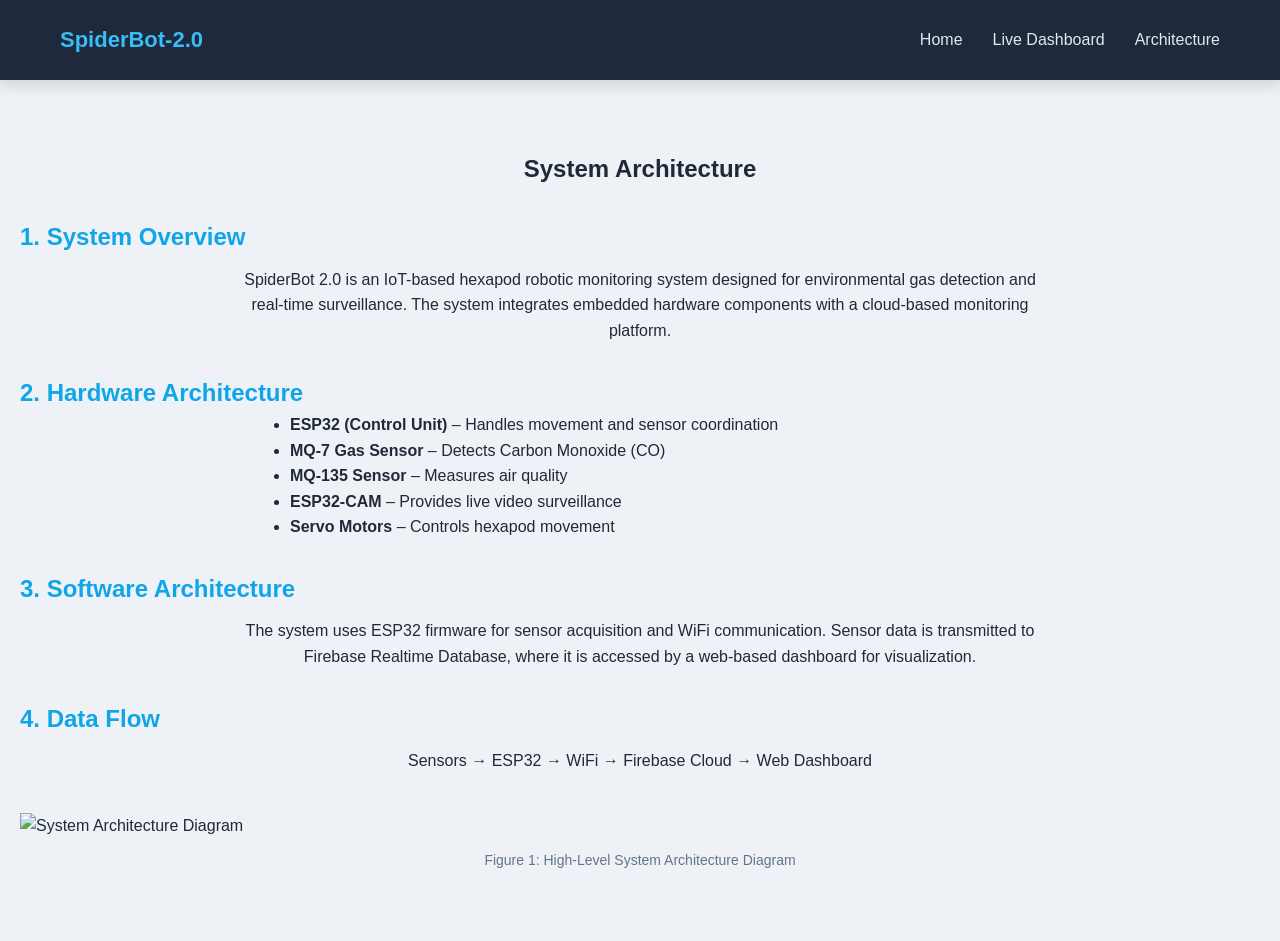
==== architecture.html @ d8d89037 "Add files via upload" ====
<!DOCTYPE html>
<html>
<head>
  <title>System Architecture - SpiderBot 2.0</title>
  <link rel="stylesheet" href="style.css">
</head>

<body>

<nav class="navbar">
  <div class="logo">SpiderBot-2.0</div>
  <ul>
    <li><a href="index.html">Home</a></li>
    <li><a href="dashboard.html">Live Dashboard</a></li>
    <li><a href="architecture.html">Architecture</a></li>
  </ul>
</nav>

<section class="architecture">

  <h1>System Architecture</h1>

  <h2>1. System Overview</h2>
  <p>
    SpiderBot 2.0 is an IoT-based hexapod robotic monitoring system 
    designed for environmental gas detection and real-time surveillance. 
    The system integrates embedded hardware components with a cloud-based 
    monitoring platform.
  </p>

  <h2>2. Hardware Architecture</h2>
  <ul style="text-align:left; max-width:700px; margin:auto;">
    <li><strong>ESP32 (Control Unit)</strong> – Handles movement and sensor coordination</li>
    <li><strong>MQ-7 Gas Sensor</strong> – Detects Carbon Monoxide (CO)</li>
    <li><strong>MQ-135 Sensor</strong> – Measures air quality</li>
    <li><strong>ESP32-CAM</strong> – Provides live video surveillance</li>
    <li><strong>Servo Motors</strong> – Controls hexapod movement</li>
  </ul>

  <h2>3. Software Architecture</h2>
  <p>
    The system uses ESP32 firmware for sensor acquisition and WiFi 
    communication. Sensor data is transmitted to Firebase Realtime Database, 
    where it is accessed by a web-based dashboard for visualization.
  </p>

  <h2>4. Data Flow</h2>
  <p>
    Sensors → ESP32 → WiFi → Firebase Cloud → Web Dashboard
  </p>

  <div style="margin-top:40px;">
    <img src="architecture-diagram.png" alt="System Architecture Diagram">
    <p style="margin-top:10px; font-size:14px; color:#64748b;">
      Figure 1: High-Level System Architecture Diagram
    </p>
  </div>

</section>

</body>
</html>
---- style.css ----
/* ===== RESET ===== */
* {
  margin: 0;
  padding: 0;
  box-sizing: border-box;
}

/* ===== BODY ===== */
body {
  font-family: 'Segoe UI', sans-serif;
  background: #eef2f7;   /* Soft gray-blue background */
  color: #1f2937;
  padding-top: 90px;
  line-height: 1.6;
}

/* ===== NAVBAR ===== */
.navbar {
  position: fixed;
  top: 0;
  width: 100%;
  height: 80px;
  background: #1e293b;   /* Dark but not black */
  display: flex;
  justify-content: space-between;
  align-items: center;
  padding: 0 60px;
  box-shadow: 0 4px 15px rgba(0,0,0,0.15);
  z-index: 1000;
}

.logo {
  font-size: 22px;
  font-weight: 600;
  color: #38bdf8;
}

.navbar ul {
  list-style: none;
  display: flex;
  gap: 30px;
}

.navbar a {
  text-decoration: none;
  color: #e2e8f0;
  font-weight: 500;
  transition: 0.3s;
}

.navbar a:hover {
  color: #38bdf8;
}

/* ===== HERO SECTION ===== */
.hero {
  height: 75vh;
  background: linear-gradient(135deg, #334155, #1e293b);
  display: flex;
  justify-content: center;
  align-items: center;
  text-align: center;
  padding: 20px;
  color: white;
}

.hero h1 {
  font-size: 40px;
  margin-bottom: 20px;
}

.hero p {
  font-size: 18px;
  margin-bottom: 30px;
  opacity: 0.9;
}

/* ===== BUTTON ===== */
.btn {
  padding: 12px 28px;
  background: #38bdf8;
  color: #1e293b;
  text-decoration: none;
  border-radius: 6px;
  font-weight: 600;
  transition: 0.3s;
}

.btn:hover {
  background: #0ea5e9;
  color: white;
}

/* ===== FEATURES SECTION ===== */
.features {
  display: flex;
  justify-content: center;
  gap: 30px;
  padding: 80px 40px;
  flex-wrap: wrap;
}

.card {
  background: #ffffff;
  padding: 30px;
  border-radius: 12px;
  width: 280px;
  text-align: center;
  transition: 0.3s ease;
  box-shadow: 0 10px 30px rgba(0,0,0,0.08);
}

.card:hover {
  transform: translateY(-5px);
  box-shadow: 0 15px 35px rgba(0,0,0,0.12);
}

.card h3 {
  margin-bottom: 15px;
  color: #0ea5e9;
}

.card p {
  color: #475569;
}

/* ===== DASHBOARD SECTION ===== */
.dashboard-section {
  padding: 60px 20px;
  text-align: center;
}

.value {
  font-size: 28px;
  font-weight: bold;
  margin-top: 10px;
}

/* ===== GRAPH ===== */
canvas {
  max-width: 800px;
  margin: 40px auto;
  display: block;
  background: white;
  padding: 20px;
  border-radius: 12px;
  box-shadow: 0 8px 25px rgba(0,0,0,0.05);
}

/* ===== STATUS COLORS ===== */
.safe {
  color: #16a34a;
  font-weight: 600;
}

.warning {
  color: #f59e0b;
  font-weight: 600;
}

.danger {
  color: #dc2626;
  font-weight: 600;
}

/* ===== FOOTER ===== */
footer {
  text-align: center;
  padding: 20px;
  background: #1e293b;
  color: #cbd5e1;
  margin-top: 40px;
  font-size: 14px;
}

/* ===== RESPONSIVE ===== */
@media(max-width: 768px) {

  .navbar {
    padding: 0 20px;
  }

  .features {
    flex-direction: column;
    align-items: center;
  }

  .hero h1 {
    font-size: 28px;
  }

  canvas {
    width: 95%;
  }

}

.status-bar {
  margin: 20px 0;
  font-weight: 600;
}

.dashboard-grid {
  display: flex;
  justify-content: center;
  gap: 25px;
  flex-wrap: wrap;
  margin-top: 40px;
}

.camera-box {
  margin-top: 50px;
  padding: 30px;
  background: white;
  border-radius: 12px;
  width: 60%;
  margin-left: auto;
  margin-right: auto;
  box-shadow: 0 8px 25px rgba(0,0,0,0.08);
}

.camera-box iframe {
  box-shadow: 0 10px 30px rgba(0,0,0,0.15);
}

.architecture {
  padding: 60px 20px;
  background: #eef2f7;
}

.architecture h1 {
  text-align: center;
  margin-bottom: 30px;
}

.architecture h2 {
  margin-top: 30px;
  color: #0ea5e9;
}

.architecture p {
  max-width: 800px;
  margin: 10px auto;
  text-align: center;
}

.architecture ul {
  margin-top: 10px;
}

/* ===== TEAM SECTION ===== */

.team-container {
  display: flex;
  justify-content: center;
  gap: 30px;
  padding: 60px 20px;
  flex-wrap: wrap; /* Important for 5 members */
}

.member {
  background: #ffffff;
  padding: 25px;
  border-radius: 14px;
  text-align: center;
  width: 230px;
  box-shadow: 0 10px 25px rgba(0,0,0,0.08);
  transition: 0.3s ease;
}

.member:hover {
  transform: translateY(-6px);
  box-shadow: 0 15px 35px rgba(0,0,0,0.12);
}

.member img {
  width: 120px;
  height: 120px;
  border-radius: 50%;
  object-fit: cover;
  margin-bottom: 15px;
}

.member h3 {
  margin-bottom: 8px;
  font-size: 18px;
  color: #1e293b;
}

.member p {
  font-size: 14px;
  color: #64748b;
}
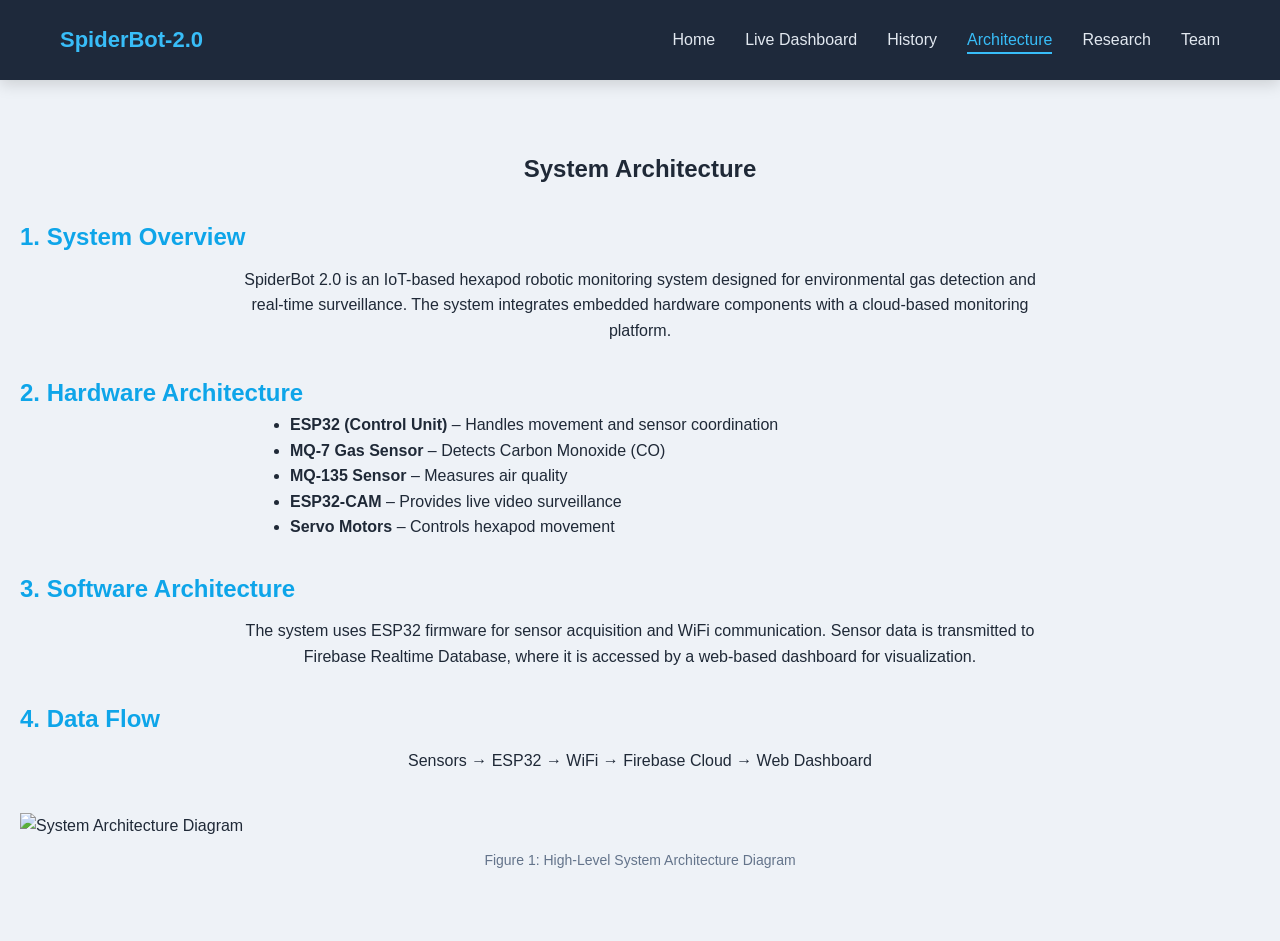
==== commit c32b245b: "architecture.html" ====
--- a/architecture.html
+++ b/architecture.html
@@ -12,7 +12,10 @@
   <ul>
     <li><a href="index.html">Home</a></li>
     <li><a href="dashboard.html">Live Dashboard</a></li>
-    <li><a href="architecture.html">Architecture</a></li>
+    <li><a href="history.html">History</a></li>
+    <li><a href="architecture.html" class="active">Architecture</a></li>
+    <li><a href="research.html">Research</a></li>
+    <li><a href="team.html">Team</a></li>
   </ul>
 </nav>
 
@@ -60,3 +63,4 @@
 
 </body>
 </html>
+
--- a/style.css
+++ b/style.css
@@ -27,6 +27,13 @@
   padding: 0 60px;
   box-shadow: 0 4px 15px rgba(0,0,0,0.15);
   z-index: 1000;
+}
+
+/* ===== ACTIVE NAV LINK ===== */
+.navbar a.active {
+  color: #38bdf8;
+  border-bottom: 2px solid #38bdf8;
+  padding-bottom: 4px;
 }
 
 .logo {
@@ -293,3 +300,4 @@
 }
 
 
+
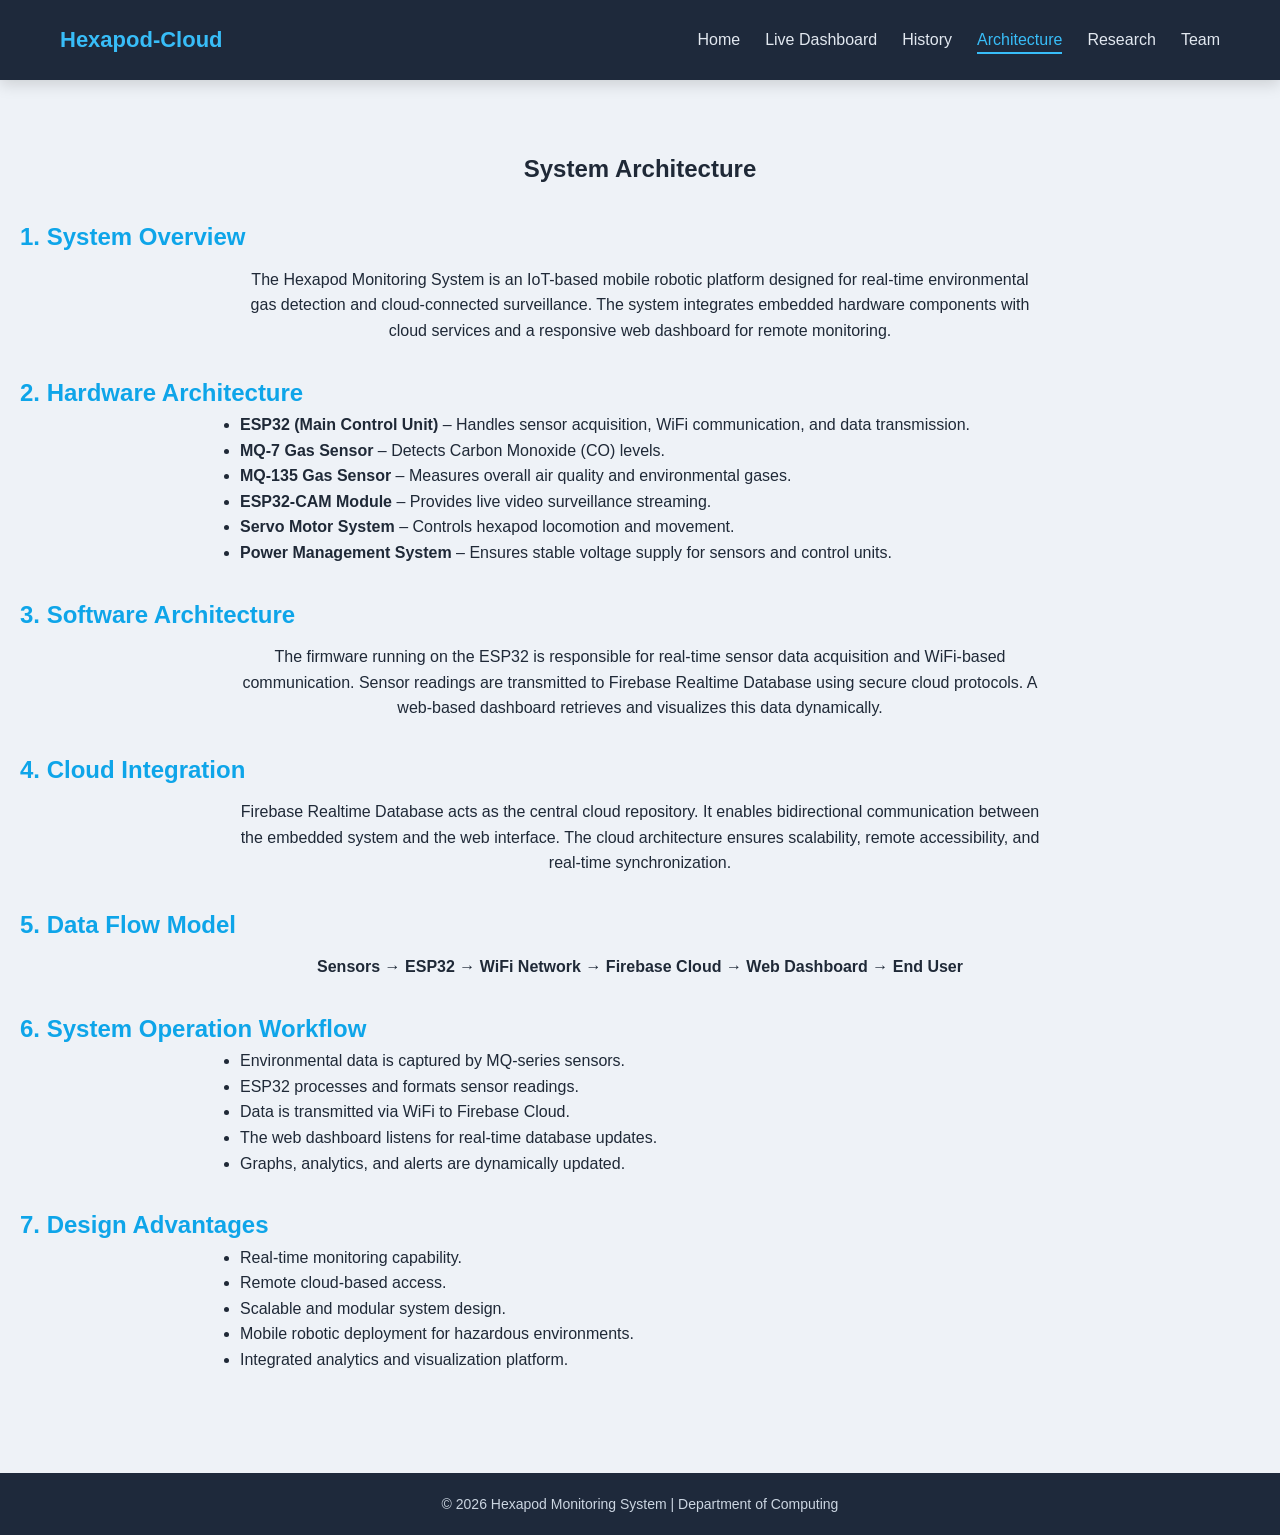
==== commit 94c7890b: "architecture.html" ====
--- a/architecture.html
+++ b/architecture.html
@@ -1,14 +1,16 @@
 <!DOCTYPE html>
 <html>
 <head>
-  <title>System Architecture - SpiderBot 2.0</title>
+  <meta charset="UTF-8">
+  <title>System Architecture - Hexapod</title>
   <link rel="stylesheet" href="style.css">
 </head>
 
 <body>
 
+<!-- ===== NAVBAR ===== -->
 <nav class="navbar">
-  <div class="logo">SpiderBot-2.0</div>
+  <div class="logo">Hexapod-Cloud</div>
   <ul>
     <li><a href="index.html">Home</a></li>
     <li><a href="dashboard.html">Live Dashboard</a></li>
@@ -25,42 +27,74 @@
 
   <h2>1. System Overview</h2>
   <p>
-    SpiderBot 2.0 is an IoT-based hexapod robotic monitoring system 
-    designed for environmental gas detection and real-time surveillance. 
-    The system integrates embedded hardware components with a cloud-based 
-    monitoring platform.
+    The Hexapod Monitoring System is an IoT-based mobile robotic platform 
+    designed for real-time environmental gas detection and cloud-connected 
+    surveillance. The system integrates embedded hardware components with 
+    cloud services and a responsive web dashboard for remote monitoring.
   </p>
 
   <h2>2. Hardware Architecture</h2>
-  <ul style="text-align:left; max-width:700px; margin:auto;">
-    <li><strong>ESP32 (Control Unit)</strong> – Handles movement and sensor coordination</li>
-    <li><strong>MQ-7 Gas Sensor</strong> – Detects Carbon Monoxide (CO)</li>
-    <li><strong>MQ-135 Sensor</strong> – Measures air quality</li>
-    <li><strong>ESP32-CAM</strong> – Provides live video surveillance</li>
-    <li><strong>Servo Motors</strong> – Controls hexapod movement</li>
+  <ul style="text-align:left; max-width:800px; margin:auto;">
+    <li><strong>ESP32 (Main Control Unit)</strong> – Handles sensor acquisition, WiFi communication, and data transmission.</li>
+    <li><strong>MQ-7 Gas Sensor</strong> – Detects Carbon Monoxide (CO) levels.</li>
+    <li><strong>MQ-135 Gas Sensor</strong> – Measures overall air quality and environmental gases.</li>
+    <li><strong>ESP32-CAM Module</strong> – Provides live video surveillance streaming.</li>
+    <li><strong>Servo Motor System</strong> – Controls hexapod locomotion and movement.</li>
+    <li><strong>Power Management System</strong> – Ensures stable voltage supply for sensors and control units.</li>
   </ul>
 
   <h2>3. Software Architecture</h2>
   <p>
-    The system uses ESP32 firmware for sensor acquisition and WiFi 
-    communication. Sensor data is transmitted to Firebase Realtime Database, 
-    where it is accessed by a web-based dashboard for visualization.
+    The firmware running on the ESP32 is responsible for real-time sensor 
+    data acquisition and WiFi-based communication. Sensor readings are 
+    transmitted to Firebase Realtime Database using secure cloud protocols. 
+    A web-based dashboard retrieves and visualizes this data dynamically.
   </p>
 
-  <h2>4. Data Flow</h2>
+  <h2>4. Cloud Integration</h2>
   <p>
-    Sensors → ESP32 → WiFi → Firebase Cloud → Web Dashboard
+    Firebase Realtime Database acts as the central cloud repository. 
+    It enables bidirectional communication between the embedded system 
+    and the web interface. The cloud architecture ensures scalability, 
+    remote accessibility, and real-time synchronization.
   </p>
 
-  <div style="margin-top:40px;">
-    <img src="architecture-diagram.png" alt="System Architecture Diagram">
-    <p style="margin-top:10px; font-size:14px; color:#64748b;">
-      Figure 1: High-Level System Architecture Diagram
-    </p>
-  </div>
+  <h2>5. Data Flow Model</h2>
+  <p>
+    <strong>
+      Sensors → ESP32 → WiFi Network → Firebase Cloud → Web Dashboard → End User
+    </strong>
+  </p>
+
+  <h2>6. System Operation Workflow</h2>
+  <ul style="text-align:left; max-width:800px; margin:auto;">
+    <li>Environmental data is captured by MQ-series sensors.</li>
+    <li>ESP32 processes and formats sensor readings.</li>
+    <li>Data is transmitted via WiFi to Firebase Cloud.</li>
+    <li>The web dashboard listens for real-time database updates.</li>
+    <li>Graphs, analytics, and alerts are dynamically updated.</li>
+  </ul>
+
+  <h2>7. Design Advantages</h2>
+  <ul style="text-align:left; max-width:800px; margin:auto;">
+    <li>Real-time monitoring capability.</li>
+    <li>Remote cloud-based access.</li>
+    <li>Scalable and modular system design.</li>
+    <li>Mobile robotic deployment for hazardous environments.</li>
+    <li>Integrated analytics and visualization platform.</li>
+  </ul>
 
 </section>
 
+<footer>
+  © <span id="year"></span> Hexapod Monitoring System |
+  Department of Computing
+</footer>
+
+<script>
+  document.getElementById("year").innerText =
+    new Date().getFullYear();
+</script>
+
 </body>
 </html>
-
--- a/style.css
+++ b/style.css
@@ -8,10 +8,11 @@
 /* ===== BODY ===== */
 body {
   font-family: 'Segoe UI', sans-serif;
-  background: #eef2f7;   /* Soft gray-blue background */
+  background: #eef2f7;
   color: #1f2937;
   padding-top: 90px;
   line-height: 1.6;
+  transition: background 0.3s ease;
 }
 
 /* ===== NAVBAR ===== */
@@ -20,7 +21,7 @@
   top: 0;
   width: 100%;
   height: 80px;
-  background: #1e293b;   /* Dark but not black */
+  background: #1e293b;
   display: flex;
   justify-content: space-between;
   align-items: center;
@@ -29,13 +30,6 @@
   z-index: 1000;
 }
 
-/* ===== ACTIVE NAV LINK ===== */
-.navbar a.active {
-  color: #38bdf8;
-  border-bottom: 2px solid #38bdf8;
-  padding-bottom: 4px;
-}
-
 .logo {
   font-size: 22px;
   font-weight: 600;
@@ -45,7 +39,7 @@
 .navbar ul {
   list-style: none;
   display: flex;
-  gap: 30px;
+  gap: 25px;
 }
 
 .navbar a {
@@ -57,6 +51,13 @@
 
 .navbar a:hover {
   color: #38bdf8;
+}
+
+/* ACTIVE LINK */
+.navbar a.active {
+  color: #38bdf8;
+  border-bottom: 2px solid #38bdf8;
+  padding-bottom: 4px;
 }
 
 /* ===== HERO SECTION ===== */
@@ -137,15 +138,45 @@
   text-align: center;
 }
 
+.dashboard-grid {
+  display: flex;
+  justify-content: center;
+  gap: 25px;
+  flex-wrap: wrap;
+  margin-top: 40px;
+}
+
 .value {
   font-size: 28px;
   font-weight: bold;
   margin-top: 10px;
 }
 
-/* ===== GRAPH ===== */
+/* ===== STATUS BAR ===== */
+.status-bar {
+  margin: 20px 0;
+  font-weight: 600;
+}
+
+/* ===== ALERT COLORS ===== */
+.safe {
+  color: #16a34a;
+  font-weight: 600;
+}
+
+.warning {
+  color: #f59e0b;
+  font-weight: 600;
+}
+
+.danger {
+  color: #dc2626;
+  font-weight: 600;
+}
+
+/* ===== CHART ===== */
 canvas {
-  max-width: 800px;
+  max-width: 900px;
   margin: 40px auto;
   display: block;
   background: white;
@@ -154,67 +185,7 @@
   box-shadow: 0 8px 25px rgba(0,0,0,0.05);
 }
 
-/* ===== STATUS COLORS ===== */
-.safe {
-  color: #16a34a;
-  font-weight: 600;
-}
-
-.warning {
-  color: #f59e0b;
-  font-weight: 600;
-}
-
-.danger {
-  color: #dc2626;
-  font-weight: 600;
-}
-
-/* ===== FOOTER ===== */
-footer {
-  text-align: center;
-  padding: 20px;
-  background: #1e293b;
-  color: #cbd5e1;
-  margin-top: 40px;
-  font-size: 14px;
-}
-
-/* ===== RESPONSIVE ===== */
-@media(max-width: 768px) {
-
-  .navbar {
-    padding: 0 20px;
-  }
-
-  .features {
-    flex-direction: column;
-    align-items: center;
-  }
-
-  .hero h1 {
-    font-size: 28px;
-  }
-
-  canvas {
-    width: 95%;
-  }
-
-}
-
-.status-bar {
-  margin: 20px 0;
-  font-weight: 600;
-}
-
-.dashboard-grid {
-  display: flex;
-  justify-content: center;
-  gap: 25px;
-  flex-wrap: wrap;
-  margin-top: 40px;
-}
-
+/* ===== CAMERA SECTION ===== */
 .camera-box {
   margin-top: 50px;
   padding: 30px;
@@ -228,8 +199,32 @@
 
 .camera-box iframe {
   box-shadow: 0 10px 30px rgba(0,0,0,0.15);
-}
-
+  border-radius: 8px;
+}
+
+/* ===== TABLE (HISTORY PAGE) ===== */
+table {
+  width: 90%;
+  margin: 40px auto;
+  border-collapse: collapse;
+  background: white;
+  box-shadow: 0 8px 25px rgba(0,0,0,0.08);
+  border-radius: 12px;
+  overflow: hidden;
+}
+
+th, td {
+  padding: 12px;
+  text-align: center;
+  border-bottom: 1px solid #e5e7eb;
+}
+
+th {
+  background: #1e293b;
+  color: white;
+}
+
+/* ===== ARCHITECTURE / RESEARCH SECTIONS ===== */
 .architecture {
   padding: 60px 20px;
   background: #eef2f7;
@@ -251,18 +246,13 @@
   text-align: center;
 }
 
-.architecture ul {
-  margin-top: 10px;
-}
-
 /* ===== TEAM SECTION ===== */
-
 .team-container {
   display: flex;
   justify-content: center;
   gap: 30px;
   padding: 60px 20px;
-  flex-wrap: wrap; /* Important for 5 members */
+  flex-wrap: wrap;
 }
 
 .member {
@@ -299,5 +289,41 @@
   color: #64748b;
 }
 
-
-
+/* ===== FOOTER ===== */
+footer {
+  text-align: center;
+  padding: 20px;
+  background: #1e293b;
+  color: #cbd5e1;
+  margin-top: 40px;
+  font-size: 14px;
+}
+
+/* ===== RESPONSIVE ===== */
+@media(max-width: 768px) {
+
+  .navbar {
+    padding: 0 20px;
+  }
+
+  .navbar ul {
+    gap: 15px;
+  }
+
+  .features {
+    flex-direction: column;
+    align-items: center;
+  }
+
+  .hero h1 {
+    font-size: 28px;
+  }
+
+  canvas {
+    width: 95%;
+  }
+
+  .camera-box {
+    width: 90%;
+  }
+}
